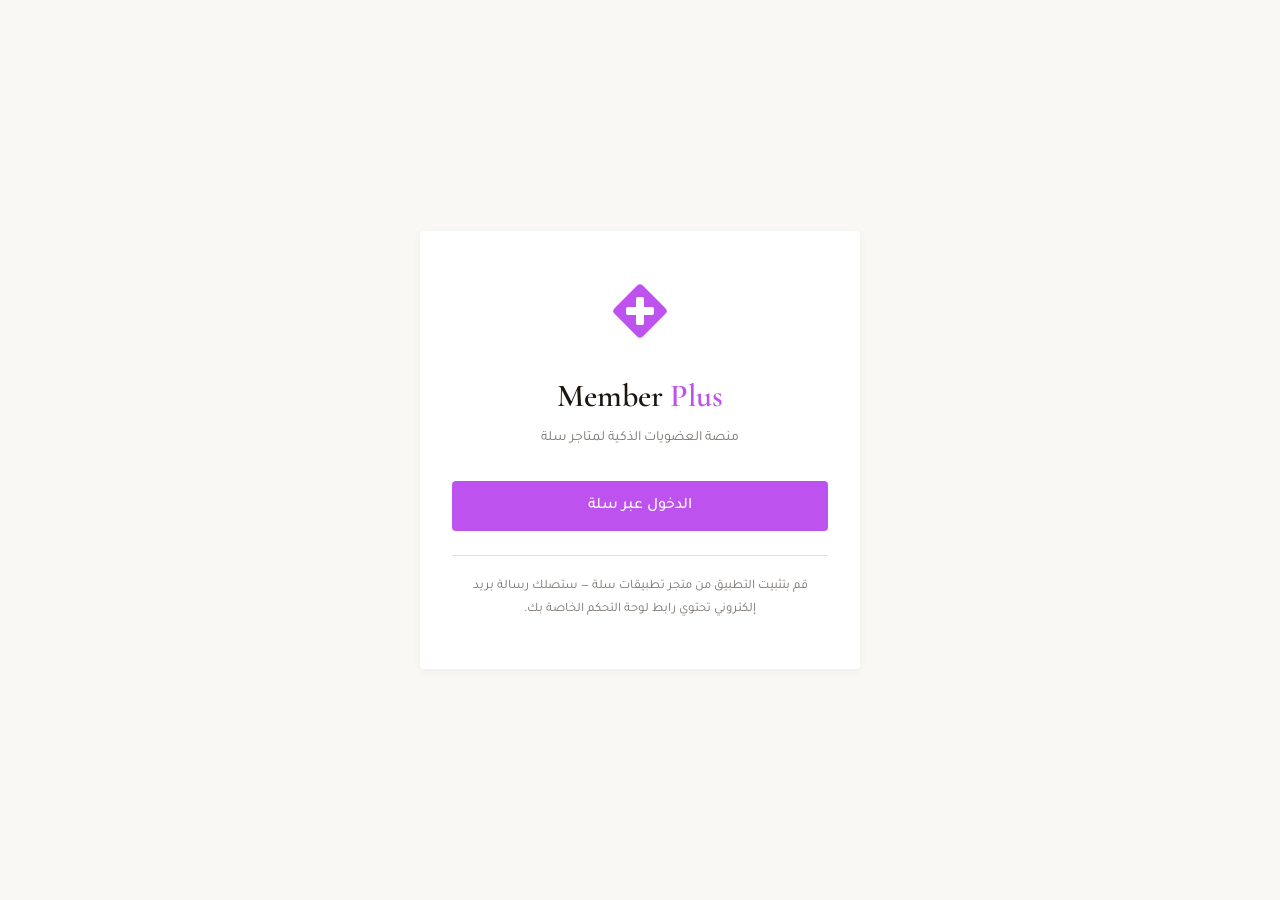
==== frontend/index.html @ 58ff81c7 "Member Plus V2 — PRD-aligned rebuild + 16-phase plan Complete rebuild from PRD V3.0 (68-page spec). " ====
<!DOCTYPE html>
<html lang="ar" dir="rtl">
<head>
    <meta charset="UTF-8">
    <meta name="viewport" content="width=device-width, initial-scale=1.0">
    <title>Member Plus</title>
    <link rel="stylesheet" href="styles.css">
    <style>
        body { background: var(--c-neutral-50); }
        .landing {
            min-height: 100vh;
            display: flex; align-items: center; justify-content: center;
            padding: var(--space-6);
        }
        .landing-card {
            background: var(--color-surface);
            border-radius: var(--radius-md);
            padding: var(--space-12) var(--space-8);
            max-width: 440px; width: 100%;
            text-align: center;
            box-shadow: var(--shadow-md);
        }
        .landing-logo { margin-bottom: var(--space-5); }
        .landing-logo img { height: 64px; }
        .landing-title {
            font-family: var(--font-display);
            font-size: var(--font-size-3xl);
            font-weight: 600;
            color: var(--color-text-primary);
            margin-bottom: var(--space-2);
        }
        .landing-title span { color: var(--c-purple); }
        .landing-sub {
            font-size: var(--font-size-md);
            color: var(--color-text-secondary);
            margin-bottom: var(--space-8);
            line-height: var(--line-height-base);
        }
        .landing-info {
            font-size: var(--font-size-sm);
            color: var(--color-text-secondary);
            margin-top: var(--space-6);
            padding-top: var(--space-5);
            border-top: 1px solid var(--color-border);
            line-height: 1.7;
        }
        /* Dev tools — localhost only */
        .dev-tools {
            display: none;
            margin-top: var(--space-5);
            padding-top: var(--space-4);
            border-top: 1px dashed var(--color-border);
        }
        .dev-label {
            font-size: var(--font-size-xs);
            color: var(--c-danger-500);
            text-transform: uppercase;
            letter-spacing: 0.1em;
            margin-bottom: var(--space-3);
        }
    </style>
</head>
<body>
    <main class="landing">
        <div class="landing-card">
            <div class="landing-logo">
                <img src="assets/logo.svg" alt="Member Plus">
            </div>
            <h1 class="landing-title">Member <span>Plus</span></h1>
            <p class="landing-sub" id="subtitle">
                منصة العضويات الذكية لمتاجر سلة
            </p>

            <div id="error" class="alert alert--danger" role="alert" hidden></div>

            <a class="btn btn--primary btn--block" id="salla-btn"
               href="http://localhost:8000/api/v1/auth/salla/redirect"
               style="font-size: var(--font-size-lg); padding: var(--space-4);">
                <span id="salla-label">الدخول عبر سلة</span>
            </a>

            <p class="landing-info" id="info-text">
                قم بتثبيت التطبيق من متجر تطبيقات سلة — ستصلك رسالة بريد إلكتروني تحتوي رابط لوحة التحكم الخاصة بك.
            </p>

            <!-- Dev-only demo: visible only on localhost -->
            <div class="dev-tools" id="dev-tools">
                <div class="dev-label">Development Only</div>
                <button class="btn btn--secondary btn--block" id="demo-btn" type="button">
                    Demo Sign-in
                </button>
            </div>
        </div>
    </main>

    <script src="app.js"></script>
    <script>
        // Show dev tools only on localhost
        if (location.hostname === 'localhost' || location.hostname === '127.0.0.1') {
            document.getElementById('dev-tools').style.display = 'block';
        }

        // If already authenticated, redirect to dashboard
        const existingToken = MP.getToken();
        if (existingToken) {
            window.location.href = `dashboard.html?token=${existingToken}`;
        }

        // Demo login (dev only)
        const demoBtn = document.getElementById('demo-btn');
        if (demoBtn) {
            demoBtn.addEventListener('click', async () => {
                MP.setLoading(demoBtn, true);
                try {
                    const data = await MP.api('/api/v1/auth/demo', { method: 'POST', body: '{}' });
                    if (data && data.token) {
                        localStorage.setItem('merchant_token', data.token);
                        window.location.href = `dashboard.html?token=${data.token}`;
                    }
                } catch (err) {
                    // Fallback: try the old OAuth callback
                    try {
                        const data = await MP.api('/api/oauth/callback?code=demo&state=ar&mode=json');
                        if (data && data.token) {
                            localStorage.setItem('merchant_token', data.token);
                            window.location.href = `dashboard.html?token=${data.token}`;
                        }
                    } catch (e2) {
                        const el = document.getElementById('error');
                        el.textContent = MP.errorMessage(err, 'ar');
                        el.hidden = false;
                    }
                } finally {
                    MP.setLoading(demoBtn, false);
                }
            });
        }
    </script>
</body>
</html>
---- frontend/styles.css ----
/*
 * Member Plus — PRD V3.0 §43 Design System
 *
 * Design direction (LOCKED): Luxury and exclusive.
 * References: NET-A-PORTER membership, AMEX communications, Gulf luxury e-commerce.
 * Primary color: #BE52EF. Gold accent: #C9A84C. Background: #FAF8F4 warm cream.
 * Fonts: Cormorant Garamond (display) + Tajawal (UI Arabic).
 * Border radius: 2px buttons, 4px cards (luxury precision).
 * Diamond benefit markers, not checkmarks.
 */

/* Google Fonts — PRD §42.5 */
@import url('https://fonts.googleapis.com/css2?family=Cormorant+Garamond:wght@400;500;600;700&family=Tajawal:wght@400;500;700&display=swap');

/* 1. TOKENS -------------------------------------------------------------- */
:root {
    /*
     * PRD §43.2 — Brand colors LOCKED.
     * Primary: #BE52EF. Green for success only. Gold/Silver for tier display.
     */

    /* Primary purple (PRD §43.2) */
    --c-purple:     #BE52EF;
    --c-purple-d:   #9B35D4;
    --c-purple-l:   #F3E0FD;
    --c-purple-ll:  #FAF0FF;

    /* Tier indicators (PRD §43.2) */
    --c-gold:       #C9A84C;
    --c-silver:     #B0A898;

    /* Neutrals */
    --c-neutral-0:   #ffffff;
    --c-neutral-50:  #FAF8F4;  /* PRD §42.5 warm cream background */
    --c-neutral-100: #F5F0EA;
    --c-neutral-200: #E5E0DA;
    --c-neutral-300: #D0CBC5;
    --c-neutral-500: #7A7570;
    --c-neutral-700: #3A3530;
    --c-neutral-900: #1A1510;
    --c-near-black:  #0E0E0E;  /* PRD §42.5 Gold card background */

    /* Success — green for success states ONLY (PRD §43.2) */
    --c-success-50:  #E8F5E9;
    --c-success-700: #0F6E56;

    /* Warning */
    --c-warning-50:  #FFF8E1;
    --c-warning-700: #C9A84C;

    /* Danger */
    --c-danger-50:   #FFEBEE;
    --c-danger-500:  #E53935;
    --c-danger-700:  #C62828;

    /* Info */
    --c-info-50:     #F3E0FD;
    --c-info-700:    #9B35D4;

    /* Legacy aliases (backward compat during migration) */
    --c-brand-50:  var(--c-purple-ll);
    --c-brand-100: var(--c-purple-l);
    --c-brand-500: var(--c-purple);
    --c-brand-600: var(--c-purple-d);
    --c-brand-700: #7B2DA8;
    --c-accent-500: var(--c-purple-d);

    /* Semantic color */
    --color-text-primary:   var(--c-neutral-900);
    --color-text-secondary: var(--c-neutral-500);
    --color-text-inverse:   var(--c-neutral-0);
    --color-surface:        var(--c-neutral-0);
    --color-surface-muted:  var(--c-neutral-50);
    --color-surface-app:    var(--c-neutral-50);  /* warm cream per PRD */
    --color-border:         var(--c-neutral-200);
    --color-border-strong:  var(--c-neutral-300);
    --color-brand:          var(--c-purple);
    --color-brand-hover:    var(--c-purple-d);
    --color-focus-ring:     rgba(190, 82, 239, 0.35);

    /* Spacing scale (4px base) */
    --space-1:  4px;
    --space-2:  8px;
    --space-3:  12px;
    --space-4:  16px;
    --space-5:  20px;
    --space-6:  24px;
    --space-8:  32px;
    --space-10: 40px;
    --space-12: 48px;

    /* Radius — PRD §42.5: 2px buttons, 4px cards (luxury precision) */
    --radius-sm: 2px;
    --radius-md: 4px;
    --radius-lg: 4px;
    --radius-pill: 999px;

    /* Typography — PRD §42.5, §43.2 */
    --font-display: 'Cormorant Garamond', Georgia, serif;  /* luxury display */
    --font-family: 'Tajawal', 'Segoe UI', sans-serif;      /* Arabic-optimized UI */
    --font-size-xs:  12px;
    --font-size-sm:  13px;
    --font-size-md:  14px;
    --font-size-lg:  16px;
    --font-size-xl:  20px;
    --font-size-2xl: 24px;
    --font-size-3xl: 32px;

    --font-weight-regular: 400;
    --font-weight-medium:  500;
    --font-weight-bold:    700;

    --line-height-tight: 1.25;
    --line-height-base:  1.5;

    /* Shadow */
    --shadow-sm: 0 1px 2px rgba(0,0,0,0.05);
    --shadow-md: 0 2px 10px rgba(0,0,0,0.05);
    --shadow-lg: 0 10px 40px rgba(0,0,0,0.2);

    /* Motion */
    --motion-fast:    120ms ease-out;
    --motion-default: 200ms ease-out;
}

@media (prefers-reduced-motion: reduce) {
    *, *::before, *::after { transition-duration: 1ms !important; animation-duration: 1ms !important; }
}

/* 2. BASE ---------------------------------------------------------------- */
*, *::before, *::after { box-sizing: border-box; margin: 0; padding: 0; }

html { font-size: 16px; }
body {
    font-family: var(--font-family);
    font-size: var(--font-size-md);
    line-height: var(--line-height-base);
    color: var(--color-text-primary);
    background: var(--color-surface-app);
    min-height: 100vh;
}

a { color: var(--color-brand); text-decoration: none; }
a:hover { text-decoration: underline; }

:focus-visible {
    outline: 3px solid var(--color-focus-ring);
    outline-offset: 2px;
    border-radius: var(--radius-sm);
}

/* Screen-reader-only label helper */
.sr-only {
    position: absolute; width: 1px; height: 1px;
    padding: 0; margin: -1px; overflow: hidden;
    clip: rect(0,0,0,0); white-space: nowrap; border: 0;
}

/* 3. LAYOUT -------------------------------------------------------------- */
/* PRD §42.5: header uses brand purple, not a gradient */
.app-header {
    background: var(--c-purple);
    color: var(--color-text-inverse);
    padding: var(--space-4) var(--space-6);
    display: flex; justify-content: space-between; align-items: center; gap: var(--space-4);
    box-shadow: var(--shadow-md);
}
.app-header h1 { font-size: var(--font-size-xl); font-weight: var(--font-weight-bold); }
.app-header nav { display: flex; gap: var(--space-2); align-items: center; }
.app-header a, .app-header .btn {
    color: var(--color-text-inverse);
    background: rgba(255,255,255,0.18);
}
.app-header a:hover, .app-header .btn:hover {
    background: rgba(255,255,255,0.28); text-decoration: none;
}

.container { max-width: 1100px; margin: 0 auto; padding: var(--space-6); }

.app-footer {
    text-align: center; padding: var(--space-5);
    color: var(--color-text-secondary); font-size: var(--font-size-xs);
    border-top: 1px solid var(--color-border);
    margin-top: var(--space-10);
}

/* Auth layout (login, wizard) — PRD warm cream bg, not gradient */
.auth-shell {
    min-height: 100vh;
    padding: var(--space-6);
    background: var(--c-neutral-50);
    display: flex; align-items: center; justify-content: center;
}
.auth-card {
    background: var(--color-surface);
    border-radius: var(--radius-lg);
    padding: var(--space-10);
    max-width: 560px; width: 100%;
    box-shadow: var(--shadow-lg);
}

/* 4. COMPONENTS ---------------------------------------------------------- */

/* Buttons — states: default, hover, active, focus, disabled, loading */
.btn {
    display: inline-flex; align-items: center; justify-content: center; gap: var(--space-2);
    padding: var(--space-3) var(--space-5);
    border: 1px solid transparent;
    border-radius: var(--radius-md);
    font: inherit;
    font-size: var(--font-size-md);
    font-weight: var(--font-weight-medium);
    cursor: pointer;
    transition: background var(--motion-fast), color var(--motion-fast), border-color var(--motion-fast), transform var(--motion-fast);
    text-decoration: none;
    min-height: 44px;  /* a11y: touch target */
    line-height: 1;
}
.btn:hover { transform: translateY(-1px); }
.btn:active { transform: translateY(0); }
.btn:disabled, .btn[aria-disabled="true"] {
    cursor: not-allowed; opacity: 0.55; transform: none;
}

.btn--primary {
    background: var(--color-brand);
    color: var(--color-text-inverse);
}
.btn--primary:hover:not(:disabled) { background: var(--color-brand-hover); }

.btn--secondary {
    background: transparent;
    color: var(--color-brand);
    border-color: var(--color-brand);
}
.btn--secondary:hover:not(:disabled) { background: var(--c-brand-50); }

.btn--ghost {
    background: transparent;
    color: var(--color-text-primary);
}
.btn--ghost:hover:not(:disabled) { background: var(--color-surface-muted); }

.btn--danger {
    background: transparent;
    color: var(--c-danger-700);
    border-color: var(--c-danger-500);
}
.btn--danger:hover:not(:disabled) { background: var(--c-danger-50); }

.btn--block { width: 100%; }

.btn[data-loading="true"] {
    pointer-events: none;
    color: transparent !important;
    position: relative;
}
.btn[data-loading="true"]::after {
    content: '';
    position: absolute; inset: 50% auto auto 50%;
    width: 18px; height: 18px;
    margin: -9px 0 0 -9px;
    border-radius: 50%;
    border: 2px solid currentColor;
    border-top-color: transparent;
    color: var(--color-text-inverse);
    animation: spin 0.7s linear infinite;
}

/* Cards */
.card {
    background: var(--color-surface);
    border-radius: var(--radius-lg);
    padding: var(--space-5);
    margin-bottom: var(--space-5);
    box-shadow: var(--shadow-md);
    border: 1px solid var(--color-border);
}
.card__header {
    display: flex; justify-content: space-between; align-items: center;
    margin-bottom: var(--space-4);
}
.card__title {
    font-size: var(--font-size-lg);
    font-weight: var(--font-weight-bold);
    color: var(--color-brand);
}
.card__grid {
    display: grid;
    grid-template-columns: repeat(auto-fit, minmax(200px, 1fr));
    gap: var(--space-4);
}

/* Info box (stat-like) */
.info-box {
    background: var(--color-surface-muted);
    padding: var(--space-4);
    border-radius: var(--radius-md);
    border-inline-start: 4px solid var(--color-brand);
}
.info-box__label {
    display: block;
    font-size: var(--font-size-xs);
    color: var(--color-text-secondary);
    text-transform: uppercase;
    letter-spacing: 0.04em;
    margin-bottom: var(--space-1);
}
.info-box__value {
    font-size: var(--font-size-lg);
    font-weight: var(--font-weight-bold);
    color: var(--color-text-primary);
    word-break: break-word;
}

/* Inputs — states: default, focus, error, disabled */
.field { display: flex; flex-direction: column; gap: var(--space-1); margin-bottom: var(--space-3); }
.field > label {
    font-size: var(--font-size-sm);
    font-weight: var(--font-weight-medium);
    color: var(--color-text-primary);
}
.field__help { font-size: var(--font-size-xs); color: var(--color-text-secondary); }
.field__error {
    font-size: var(--font-size-xs);
    color: var(--c-danger-700);
    display: none;
}
.field[data-invalid="true"] .field__error { display: block; }
.field[data-invalid="true"] .input, .field[data-invalid="true"] .textarea {
    border-color: var(--c-danger-500);
}

.input, .textarea, .select {
    width: 100%;
    padding: var(--space-3) var(--space-4);
    border: 1px solid var(--color-border-strong);
    border-radius: var(--radius-md);
    font: inherit;
    font-size: var(--font-size-md);
    background: var(--color-surface);
    color: var(--color-text-primary);
    transition: border-color var(--motion-fast), box-shadow var(--motion-fast);
}
.input:hover:not(:disabled), .textarea:hover:not(:disabled) { border-color: var(--color-border-strong); }
.input:focus, .textarea:focus, .select:focus {
    outline: none;
    border-color: var(--color-brand);
    box-shadow: 0 0 0 3px var(--color-focus-ring);
}
.input:disabled, .textarea:disabled { background: var(--color-surface-muted); color: var(--color-text-secondary); cursor: not-allowed; }

.row { display: grid; grid-template-columns: 1fr 1fr; gap: var(--space-3); }
@media (max-width: 560px) { .row { grid-template-columns: 1fr; } }

/* Alerts — intent variants */
.alert {
    padding: var(--space-3) var(--space-4);
    border-radius: var(--radius-md);
    font-size: var(--font-size-sm);
    margin-bottom: var(--space-4);
    border-inline-start: 4px solid transparent;
}
.alert--info    { background: var(--c-info-50);    color: var(--c-info-700);    border-inline-start-color: var(--c-info-700); }
.alert--success { background: var(--c-success-50); color: var(--c-success-700); border-inline-start-color: var(--c-success-700); }
.alert--warning { background: var(--c-warning-50); color: var(--c-warning-700); border-inline-start-color: var(--c-warning-700); }
.alert--danger  { background: var(--c-danger-50);  color: var(--c-danger-700);  border-inline-start-color: var(--c-danger-700); }

/* Pills / badges */
.pill {
    display: inline-flex; align-items: center;
    padding: var(--space-1) var(--space-3);
    border-radius: var(--radius-pill);
    font-size: var(--font-size-xs);
    font-weight: var(--font-weight-bold);
    letter-spacing: 0.02em;
}
.pill--neutral { background: var(--color-surface-muted); color: var(--color-text-secondary); }
.pill--success { background: var(--c-success-50); color: var(--c-success-700); }
.pill--warning { background: var(--c-warning-50); color: var(--c-warning-700); }
.pill--info    { background: var(--c-info-50); color: var(--c-info-700); }
.pill--danger  { background: var(--c-danger-50); color: var(--c-danger-700); }

/* Spinner (indeterminate) */
.spinner {
    width: 40px; height: 40px;
    border-radius: 50%;
    border: 4px solid var(--color-border);
    border-top-color: var(--color-brand);
    animation: spin 0.8s linear infinite;
    margin: 0 auto;
}
.spinner--sm { width: 18px; height: 18px; border-width: 2px; }

@keyframes spin { to { transform: rotate(360deg); } }

/* Skeleton loader — content shape placeholder */
.skeleton {
    background: linear-gradient(90deg,
        var(--color-surface-muted) 0%,
        var(--color-border) 40%,
        var(--color-surface-muted) 80%);
    background-size: 200% 100%;
    animation: skel 1.4s ease-in-out infinite;
    border-radius: var(--radius-sm);
}
.skeleton--line { height: 14px; margin-bottom: var(--space-2); }
.skeleton--line:last-child { width: 60%; }
.skeleton--block { height: 80px; margin-bottom: var(--space-3); }
.skeleton--stat { height: 60px; border-radius: var(--radius-md); margin-bottom: var(--space-3); }

@keyframes skel {
    0%   { background-position: 200% 0; }
    100% { background-position: -200% 0; }
}

/* Empty state */
.empty {
    text-align: center;
    padding: var(--space-10) var(--space-5);
    border: 2px dashed var(--color-border);
    border-radius: var(--radius-lg);
    background: var(--color-surface-muted);
}
.empty__icon { font-size: 40px; margin-bottom: var(--space-3); opacity: 0.6; }
.empty__title {
    font-size: var(--font-size-lg);
    font-weight: var(--font-weight-bold);
    color: var(--color-text-primary);
    margin-bottom: var(--space-2);
}
.empty__body {
    font-size: var(--font-size-sm);
    color: var(--color-text-secondary);
    margin-bottom: var(--space-4);
    max-width: 400px;
    margin-inline: auto;
}

/* Loading overlay — wraps a card/section while data loads */
.loading-block {
    text-align: center; padding: var(--space-10) var(--space-5);
}
.loading-block p {
    margin-top: var(--space-3);
    color: var(--color-text-secondary);
    font-size: var(--font-size-sm);
}

/* Toast — transient feedback, top-end corner */
.toast-region {
    position: fixed; top: var(--space-5); inset-inline-end: var(--space-5);
    display: flex; flex-direction: column; gap: var(--space-2);
    z-index: 1000; pointer-events: none;
}
.toast {
    pointer-events: auto;
    background: var(--color-surface);
    border: 1px solid var(--color-border);
    border-inline-start: 4px solid var(--color-brand);
    border-radius: var(--radius-md);
    padding: var(--space-3) var(--space-4);
    box-shadow: var(--shadow-md);
    font-size: var(--font-size-sm);
    max-width: 340px;
    animation: toast-in var(--motion-default);
}
.toast--success { border-inline-start-color: var(--c-success-700); }
.toast--danger  { border-inline-start-color: var(--c-danger-700); }
.toast--warning { border-inline-start-color: var(--c-warning-700); }

@keyframes toast-in {
    from { transform: translateY(-10px); opacity: 0; }
    to   { transform: translateY(0); opacity: 1; }
}

/* Progress bar */
.progress {
    height: 8px; background: var(--color-border); border-radius: var(--radius-pill);
    overflow: hidden;
}
.progress__fill {
    height: 100%; background: var(--color-brand);
    transition: width var(--motion-default);
}
.progress__label {
    font-size: var(--font-size-xs); color: var(--color-text-secondary);
    margin-top: var(--space-2);
}

/* Step indicator (wizard) */
.steps { display: flex; gap: var(--space-2); margin-bottom: var(--space-6); }
.steps__bar { flex: 1; height: 6px; background: var(--color-border); border-radius: var(--radius-pill); }
.steps__bar[data-done="true"] { background: var(--color-brand); }

/* Table */
.table { width: 100%; border-collapse: collapse; }
.table th, .table td {
    text-align: start; padding: var(--space-3) var(--space-3);
    border-bottom: 1px solid var(--color-border);
    font-size: var(--font-size-sm);
}
.table th {
    color: var(--color-text-secondary); font-weight: var(--font-weight-medium);
    font-size: var(--font-size-xs); text-transform: uppercase; letter-spacing: 0.04em;
}
.table tbody tr:hover { background: var(--color-surface-muted); }

/* CTA row */
.cta-row { display: flex; gap: var(--space-3); flex-wrap: wrap; margin-top: var(--space-3); }

/* Hero block (trial countdown) */
.hero {
    background: linear-gradient(135deg, #f093fb 0%, #f5576c 100%);
    color: var(--color-text-inverse);
    padding: var(--space-8) var(--space-6);
    border-radius: var(--radius-lg);
    text-align: center;
    margin-bottom: var(--space-5);
    box-shadow: var(--shadow-md);
}
.hero__title { font-size: var(--font-size-xl); font-weight: var(--font-weight-bold); margin-bottom: var(--space-2); }
.hero__value { font-size: var(--font-size-3xl); font-weight: var(--font-weight-bold); line-height: 1; }
.hero__label { font-size: var(--font-size-md); opacity: 0.9; }

/* Logo */
.logo { display: inline-flex; align-items: center; gap: var(--space-2); text-decoration: none; color: inherit; }
.logo img { height: 36px; width: auto; }
.logo__fallback {
    display: inline-flex; align-items: center; justify-content: center;
    width: 36px; height: 36px; border-radius: 50%;
    background: linear-gradient(135deg, #c084fc 0%, #9333ea 100%);
    color: white; font-weight: var(--font-weight-bold); font-size: 18px;
}
.logo__text { font-weight: var(--font-weight-bold); font-size: var(--font-size-lg); }

/* Sidebar app shell */
.app-shell { display: flex; min-height: 100vh; }

.sidebar {
    width: 240px; flex-shrink: 0;
    background: var(--c-neutral-900); color: var(--color-text-inverse);
    display: flex; flex-direction: column;
    position: fixed; top: 0; bottom: 0; inset-inline-start: 0;
    z-index: 50;
    transition: transform var(--motion-default);
}
.sidebar__brand {
    padding: var(--space-5) var(--space-4);
    border-bottom: 1px solid rgba(255,255,255,0.1);
    display: flex; align-items: center; gap: var(--space-3);
}
.sidebar__brand .logo__text { color: var(--color-text-inverse); font-size: var(--font-size-md); }
.sidebar__nav { flex: 1; padding: var(--space-3) 0; }
.sidebar__link {
    display: flex; align-items: center; gap: var(--space-3);
    padding: var(--space-3) var(--space-5);
    color: rgba(255,255,255,0.7); font-size: var(--font-size-sm);
    text-decoration: none; transition: background var(--motion-fast), color var(--motion-fast);
    border: none; background: transparent; width: 100%; cursor: pointer;
    font: inherit; text-align: start;
}
/* PRD §43.5: active nav item */
.sidebar__link:hover, .sidebar__link[aria-current="page"] {
    color: #fff; background: rgba(190, 82, 239, 0.15); text-decoration: none;
}
.sidebar__link[aria-current="page"] {
    border-inline-start: 3px solid #BE52EF;
    padding-inline-start: calc(var(--space-5) - 3px);
}
.sidebar__link .icon { width: 20px; text-align: center; font-size: 16px; }
.sidebar__footer {
    padding: var(--space-4);
    border-top: 1px solid rgba(255,255,255,0.1);
    font-size: var(--font-size-xs); color: rgba(255,255,255,0.5);
}

.app-main {
    flex: 1;
    margin-inline-start: 240px;
    min-height: 100vh;
    display: flex; flex-direction: column;
}
.app-topbar {
    background: var(--color-surface);
    border-bottom: 1px solid var(--color-border);
    padding: var(--space-3) var(--space-6);
    display: flex; justify-content: space-between; align-items: center;
    position: sticky; top: 0; z-index: 40;
}
.app-topbar__title { font-size: var(--font-size-lg); font-weight: var(--font-weight-bold); }
.app-topbar__actions { display: flex; gap: var(--space-2); align-items: center; }

.sidebar__toggle {
    display: none;
    background: transparent; border: none; color: var(--color-text-primary);
    font-size: 24px; cursor: pointer; padding: var(--space-2);
}

/* Mobile sidebar */
@media (max-width: 860px) {
    .sidebar { transform: translateX(-100%); }
    [dir="rtl"] .sidebar { transform: translateX(100%); }
    .sidebar.is-open { transform: translateX(0); }
    .app-main { margin-inline-start: 0; }
    .sidebar__toggle { display: block; }
    .sidebar__overlay {
        display: none; position: fixed; inset: 0; z-index: 49;
        background: rgba(0,0,0,0.4);
    }
    .sidebar.is-open ~ .sidebar__overlay { display: block; }
}

/* Responsive */
@media (max-width: 720px) {
    .app-header { flex-direction: column; align-items: flex-start; }
    .container { padding: var(--space-4); }
    .card { padding: var(--space-4); }
}
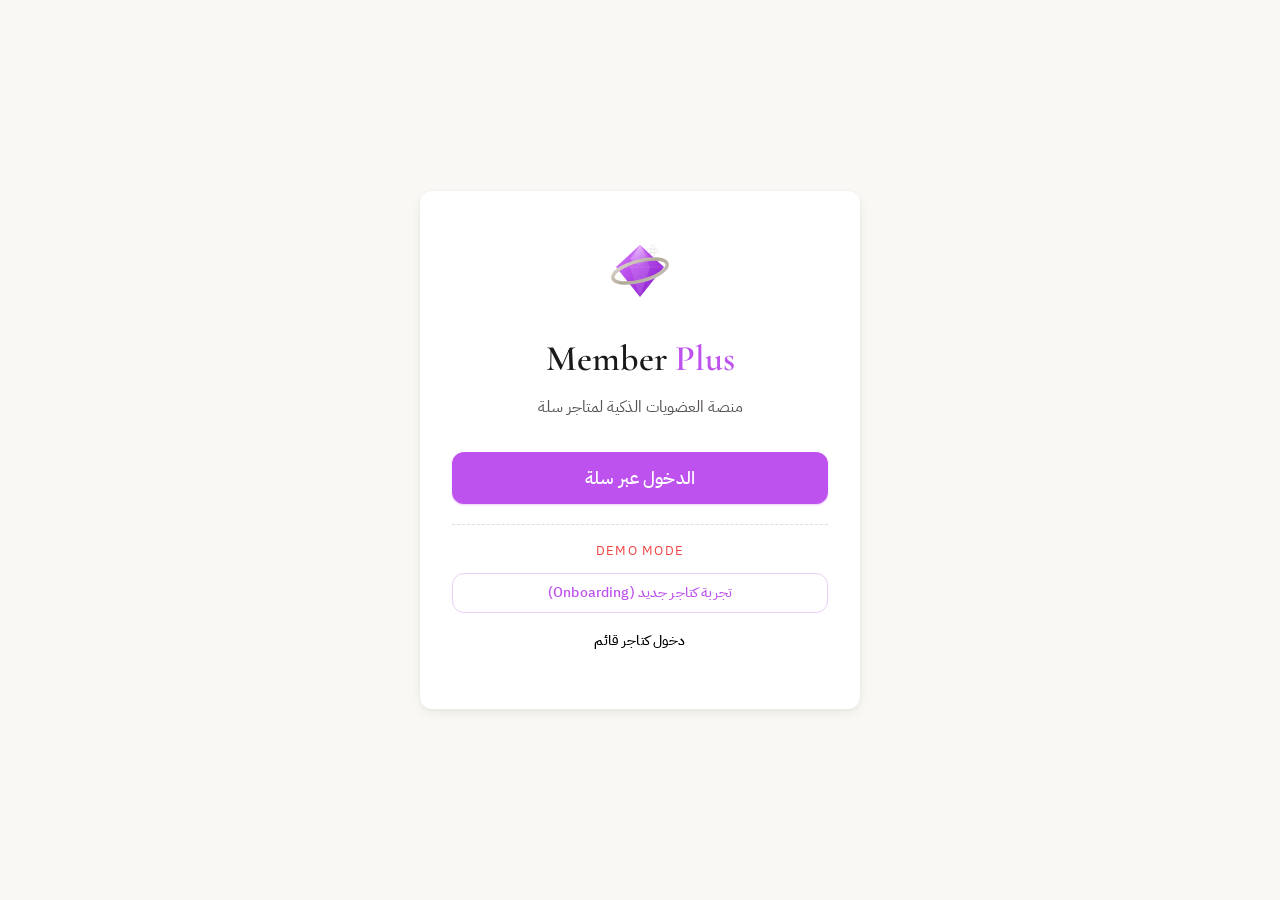
==== commit b08e16af: "Public demo: onboarding wizard cleanup, fresh-state demo login, mock data seed - Frontend points API" ====
--- a/frontend/index.html
+++ b/frontend/index.html
@@ -74,20 +74,21 @@
             <div id="error" class="alert alert--danger" role="alert" hidden></div>
 
             <a class="btn btn--primary btn--block" id="salla-btn"
-               href="http://localhost:8000/api/v1/auth/salla/redirect"
+               href="/api/v1/auth/salla/redirect"
                style="font-size: var(--font-size-lg); padding: var(--space-4);">
                 <span id="salla-label">الدخول عبر سلة</span>
             </a>
 
-            <p class="landing-info" id="info-text">
-                قم بتثبيت التطبيق من متجر تطبيقات سلة — ستصلك رسالة بريد إلكتروني تحتوي رابط لوحة التحكم الخاصة بك.
-            </p>
+            <!-- Info text removed per user request -->
 
-            <!-- Dev-only demo: visible only on localhost -->
             <div class="dev-tools" id="dev-tools">
-                <div class="dev-label">Development Only</div>
+                <div class="dev-label">Demo Mode</div>
                 <button class="btn btn--secondary btn--block" id="demo-btn" type="button">
-                    Demo Sign-in
+                    تجربة كتاجر جديد (Onboarding)
+                </button>
+                <button class="btn btn--block" id="demo-existing-btn" type="button"
+                    style="margin-top: var(--space-2); background: transparent; border: 1px solid var(--border);">
+                    دخول كتاجر قائم
                 </button>
             </div>
         </div>
@@ -95,46 +96,37 @@
 
     <script src="app.js"></script>
     <script>
-        // Show dev tools only on localhost
-        if (location.hostname === 'localhost' || location.hostname === '127.0.0.1') {
-            document.getElementById('dev-tools').style.display = 'block';
-        }
+        document.getElementById('dev-tools').style.display = 'block';
 
-        // If already authenticated, redirect to dashboard
         const existingToken = MP.getToken();
         if (existingToken) {
             window.location.href = `dashboard.html?token=${existingToken}`;
         }
 
-        // Demo login (dev only)
-        const demoBtn = document.getElementById('demo-btn');
-        if (demoBtn) {
-            demoBtn.addEventListener('click', async () => {
-                MP.setLoading(demoBtn, true);
-                try {
-                    const data = await MP.api('/api/v1/auth/demo', { method: 'POST', body: '{}' });
-                    if (data && data.token) {
-                        localStorage.setItem('merchant_token', data.token);
-                        window.location.href = `dashboard.html?token=${data.token}`;
-                    }
-                } catch (err) {
-                    // Fallback: try the old OAuth callback
-                    try {
-                        const data = await MP.api('/api/oauth/callback?code=demo&state=ar&mode=json');
-                        if (data && data.token) {
-                            localStorage.setItem('merchant_token', data.token);
-                            window.location.href = `dashboard.html?token=${data.token}`;
-                        }
-                    } catch (e2) {
-                        const el = document.getElementById('error');
-                        el.textContent = MP.errorMessage(err, 'ar');
-                        el.hidden = false;
-                    }
-                } finally {
-                    MP.setLoading(demoBtn, false);
+        async function runDemo(fresh) {
+            const btn = fresh ? document.getElementById('demo-btn') : document.getElementById('demo-existing-btn');
+            MP.setLoading(btn, true);
+            try {
+                const data = await MP.api('/api/v1/auth/demo', {
+                    method: 'POST',
+                    body: JSON.stringify({ fresh }),
+                });
+                if (data && data.token) {
+                    localStorage.setItem('merchant_token', data.token);
+                    const goto = fresh ? 'wizard.html' : 'dashboard.html';
+                    window.location.href = `${goto}?token=${data.token}`;
                 }
-            });
+            } catch (err) {
+                const el = document.getElementById('error');
+                el.textContent = MP.errorMessage(err, 'ar');
+                el.hidden = false;
+            } finally {
+                MP.setLoading(btn, false);
+            }
         }
+
+        document.getElementById('demo-btn').addEventListener('click', () => runDemo(true));
+        document.getElementById('demo-existing-btn').addEventListener('click', () => runDemo(false));
     </script>
 </body>
 </html>
--- a/frontend/styles.css
+++ b/frontend/styles.css
@@ -1,252 +1,383 @@
 /*
- * Member Plus — PRD V3.0 §43 Design System
+ * Member Plus — Design System V2
  *
- * Design direction (LOCKED): Luxury and exclusive.
- * References: NET-A-PORTER membership, AMEX communications, Gulf luxury e-commerce.
- * Primary color: #BE52EF. Gold accent: #C9A84C. Background: #FAF8F4 warm cream.
- * Fonts: Cormorant Garamond (display) + Tajawal (UI Arabic).
- * Border radius: 2px buttons, 4px cards (luxury precision).
- * Diamond benefit markers, not checkmarks.
+ * Aesthetic: Refined luxury — think Stripe's precision meets
+ * NET-A-PORTER's editorial elegance. Every pixel is intentional.
+ *
+ * Brand: #BE52EF purple, #C9A84C gold, #FAF8F4 warm cream
+ * Fonts: Cormorant Garamond (display) + IBM Plex Sans Arabic (UI)
  */
 
-/* Google Fonts — PRD §42.5 */
-@import url('https://fonts.googleapis.com/css2?family=Cormorant+Garamond:wght@400;500;600;700&family=Tajawal:wght@400;500;700&display=swap');
-
-/* 1. TOKENS -------------------------------------------------------------- */
+@import url('https://fonts.googleapis.com/css2?family=Cormorant+Garamond:wght@400;500;600;700&family=IBM+Plex+Sans+Arabic:wght@300;400;500;600;700&display=swap');
+
+/* ═══════════════════════════════════════════════════════════════════
+   1. DESIGN TOKENS
+   ═══════════════════════════════════════════════════════════════════ */
 :root {
-    /*
-     * PRD §43.2 — Brand colors LOCKED.
-     * Primary: #BE52EF. Green for success only. Gold/Silver for tier display.
-     */
-
-    /* Primary purple (PRD §43.2) */
+    /* Purple brand spectrum */
     --c-purple:     #BE52EF;
     --c-purple-d:   #9B35D4;
-    --c-purple-l:   #F3E0FD;
-    --c-purple-ll:  #FAF0FF;
-
-    /* Tier indicators (PRD §43.2) */
+    --c-purple-dd:  #7B2DA8;
+    --c-purple-l:   #E8D0F8;
+    --c-purple-ll:  #F7F0FC;
+
+    /* Tier palette */
     --c-gold:       #C9A84C;
+    --c-gold-l:     rgba(201, 168, 76, 0.10);
     --c-silver:     #B0A898;
-
-    /* Neutrals */
-    --c-neutral-0:   #ffffff;
-    --c-neutral-50:  #FAF8F4;  /* PRD §42.5 warm cream background */
-    --c-neutral-100: #F5F0EA;
-    --c-neutral-200: #E5E0DA;
-    --c-neutral-300: #D0CBC5;
+    --c-silver-text:#6B6560;
+    --c-silver-l:   rgba(176, 168, 152, 0.12);
+
+    /* Neutrals — warm tones */
+    --c-neutral-0:   #FFFFFF;
+    --c-neutral-50:  #FAF8F4;
+    --c-neutral-100: #F3F0EB;
+    --c-neutral-150: #EBE7E1;
+    --c-neutral-200: #E0DCD6;
+    --c-neutral-300: #CCC8C2;
+    --c-neutral-400: #A8A4A0;
     --c-neutral-500: #7A7570;
+    --c-neutral-600: #5A5550;
     --c-neutral-700: #3A3530;
-    --c-neutral-900: #1A1510;
-    --c-near-black:  #0E0E0E;  /* PRD §42.5 Gold card background */
-
-    /* Success — green for success states ONLY (PRD §43.2) */
-    --c-success-50:  #E8F5E9;
-    --c-success-700: #0F6E56;
-
-    /* Warning */
-    --c-warning-50:  #FFF8E1;
-    --c-warning-700: #C9A84C;
-
-    /* Danger */
-    --c-danger-50:   #FFEBEE;
-    --c-danger-500:  #E53935;
-    --c-danger-700:  #C62828;
-
-    /* Info */
-    --c-info-50:     #F3E0FD;
-    --c-info-700:    #9B35D4;
-
-    /* Legacy aliases (backward compat during migration) */
+    --c-neutral-800: #1F1A15;
+    --c-neutral-900: #0E0E0E;
+
+    /* Semantic status */
+    --c-success-50:  #ECFDF5;
+    --c-success-100: #D1FAE5;
+    --c-success-700: #047857;
+    --c-danger-50:   #FEF2F2;
+    --c-danger-100:  #FEE2E2;
+    --c-danger-500:  #EF4444;
+    --c-danger-700:  #B91C1C;
+    --c-warning-50:  #FFFBEB;
+    --c-warning-100: #FEF3C7;
+    --c-warning-700: #B45309;
+    --c-info-50:     var(--c-purple-ll);
+    --c-info-700:    var(--c-purple-d);
+
+    /* Semantic surface */
+    --color-bg:             var(--c-neutral-50);
+    --color-surface:        var(--c-neutral-0);
+    --color-surface-muted:  var(--c-neutral-100);
+    --color-surface-app:    var(--c-neutral-50);
+    --color-text-primary:   #1A1A1A;
+    --color-text-secondary: #555250;
+    --color-text-tertiary:  #7A7572;
+    --color-text-inverse:   var(--c-neutral-0);
+    --color-border:         var(--c-neutral-200);
+    --color-border-strong:  var(--c-neutral-300);
+    --color-brand:          var(--c-purple);
+    --color-brand-hover:    var(--c-purple-d);
+    --color-focus-ring:     rgba(190, 82, 239, 0.25);
+
+    /* Legacy aliases */
     --c-brand-50:  var(--c-purple-ll);
     --c-brand-100: var(--c-purple-l);
     --c-brand-500: var(--c-purple);
     --c-brand-600: var(--c-purple-d);
-    --c-brand-700: #7B2DA8;
+    --c-brand-700: var(--c-purple-dd);
     --c-accent-500: var(--c-purple-d);
-
-    /* Semantic color */
-    --color-text-primary:   var(--c-neutral-900);
-    --color-text-secondary: var(--c-neutral-500);
-    --color-text-inverse:   var(--c-neutral-0);
-    --color-surface:        var(--c-neutral-0);
-    --color-surface-muted:  var(--c-neutral-50);
-    --color-surface-app:    var(--c-neutral-50);  /* warm cream per PRD */
-    --color-border:         var(--c-neutral-200);
-    --color-border-strong:  var(--c-neutral-300);
-    --color-brand:          var(--c-purple);
-    --color-brand-hover:    var(--c-purple-d);
-    --color-focus-ring:     rgba(190, 82, 239, 0.35);
-
-    /* Spacing scale (4px base) */
+    --c-near-black: var(--c-neutral-900);
+
+    /* Spacing — 4px base, refined scale */
+    --space-0:  0;
     --space-1:  4px;
     --space-2:  8px;
     --space-3:  12px;
     --space-4:  16px;
     --space-5:  20px;
     --space-6:  24px;
+    --space-7:  28px;
     --space-8:  32px;
     --space-10: 40px;
     --space-12: 48px;
-
-    /* Radius — PRD §42.5: 2px buttons, 4px cards (luxury precision) */
-    --radius-sm: 2px;
-    --radius-md: 4px;
-    --radius-lg: 4px;
+    --space-16: 64px;
+
+    /* Radius — soft & modern */
+    --radius-sm:   6px;
+    --radius-md:   12px;
+    --radius-lg:   16px;
+    --radius-xl:   24px;
     --radius-pill: 999px;
 
-    /* Typography — PRD §42.5, §43.2 */
-    --font-display: 'Cormorant Garamond', Georgia, serif;  /* luxury display */
-    --font-family: 'Tajawal', 'Segoe UI', sans-serif;      /* Arabic-optimized UI */
-    --font-size-xs:  12px;
-    --font-size-sm:  13px;
-    --font-size-md:  14px;
-    --font-size-lg:  16px;
-    --font-size-xl:  20px;
-    --font-size-2xl: 24px;
-    --font-size-3xl: 32px;
-
+    /* Typography */
+    --font-display: 'Cormorant Garamond', Georgia, serif;
+    --font-family:  'IBM Plex Sans Arabic', 'Segoe UI', system-ui, sans-serif;
+
+    --text-xs:  0.8125rem; /* 13px */
+    --text-sm:  0.875rem;  /* 14px */
+    --text-md:  1rem;      /* 16px */
+    --text-lg:  1.125rem;  /* 18px */
+    --text-xl:  1.375rem;  /* 22px */
+    --text-2xl: 1.75rem;   /* 28px */
+    --text-3xl: 2.25rem;   /* 36px */
+    --text-4xl: 3rem;      /* 48px */
+
+    /* Backward compat aliases */
+    --font-size-xs:  var(--text-xs);
+    --font-size-sm:  var(--text-sm);
+    --font-size-md:  var(--text-md);
+    --font-size-lg:  var(--text-lg);
+    --font-size-xl:  var(--text-xl);
+    --font-size-2xl: var(--text-2xl);
+    --font-size-3xl: var(--text-3xl);
+
+    --font-weight-light:   300;
     --font-weight-regular: 400;
     --font-weight-medium:  500;
+    --font-weight-semibold:600;
     --font-weight-bold:    700;
 
-    --line-height-tight: 1.25;
-    --line-height-base:  1.5;
-
-    /* Shadow */
-    --shadow-sm: 0 1px 2px rgba(0,0,0,0.05);
-    --shadow-md: 0 2px 10px rgba(0,0,0,0.05);
-    --shadow-lg: 0 10px 40px rgba(0,0,0,0.2);
-
-    /* Motion */
-    --motion-fast:    120ms ease-out;
-    --motion-default: 200ms ease-out;
+    --leading-tight:  1.2;
+    --leading-snug:   1.35;
+    --leading-normal: 1.55;
+    --leading-relaxed:1.7;
+    --line-height-tight: var(--leading-tight);
+    --line-height-base:  var(--leading-normal);
+
+    /* Shadows — progressive depth */
+    --shadow-xs:    0 1px 2px rgba(14,14,14,0.04);
+    --shadow-sm:    0 1px 3px rgba(14,14,14,0.06), 0 1px 2px rgba(14,14,14,0.04);
+    --shadow-md:    0 4px 12px rgba(14,14,14,0.06), 0 1px 4px rgba(14,14,14,0.04);
+    --shadow-lg:    0 12px 40px rgba(14,14,14,0.10), 0 4px 12px rgba(14,14,14,0.05);
+    --shadow-xl:    0 20px 60px rgba(14,14,14,0.14), 0 8px 20px rgba(14,14,14,0.06);
+    --shadow-purple:0 4px 20px rgba(190,82,239,0.18);
+    --shadow-card-hover: 0 6px 20px rgba(14,14,14,0.08), 0 2px 6px rgba(14,14,14,0.04);
+    --shadow-inner: inset 0 1px 3px rgba(14,14,14,0.06);
+
+    /* Letter spacing */
+    --tracking-tight:  -0.02em;
+    --tracking-normal:  0;
+    --tracking-wide:    0.06em;
+    --tracking-wider:   0.1em;
+
+    /* Motion — refined easing */
+    --ease-out:     cubic-bezier(0.16, 1, 0.3, 1);
+    --ease-in-out:  cubic-bezier(0.4, 0, 0.2, 1);
+    --motion-fast:    150ms var(--ease-out);
+    --motion-default: 250ms var(--ease-out);
+    --motion-slow:    400ms var(--ease-out);
 }
 
 @media (prefers-reduced-motion: reduce) {
     *, *::before, *::after { transition-duration: 1ms !important; animation-duration: 1ms !important; }
 }
 
-/* 2. BASE ---------------------------------------------------------------- */
+/* ═══════════════════════════════════════════════════════════════════
+   2. RESET & BASE
+   ═══════════════════════════════════════════════════════════════════ */
 *, *::before, *::after { box-sizing: border-box; margin: 0; padding: 0; }
 
-html { font-size: 16px; }
+html { font-size: 16px; -webkit-font-smoothing: antialiased; -moz-osx-font-smoothing: grayscale; }
+
 body {
     font-family: var(--font-family);
-    font-size: var(--font-size-md);
-    line-height: var(--line-height-base);
+    font-size: var(--text-md);
+    font-weight: var(--font-weight-regular);
+    line-height: var(--leading-normal);
     color: var(--color-text-primary);
-    background: var(--color-surface-app);
+    background: var(--color-bg);
     min-height: 100vh;
 }
 
-a { color: var(--color-brand); text-decoration: none; }
-a:hover { text-decoration: underline; }
+a { color: var(--color-brand); text-decoration: none; transition: color var(--motion-fast); }
+a:hover { color: var(--color-brand-hover); }
+
+::selection { background: rgba(190, 82, 239, 0.15); color: var(--color-text-primary); }
 
 :focus-visible {
-    outline: 3px solid var(--color-focus-ring);
+    outline: 2px solid var(--color-focus-ring);
     outline-offset: 2px;
     border-radius: var(--radius-sm);
 }
 
-/* Screen-reader-only label helper */
 .sr-only {
     position: absolute; width: 1px; height: 1px;
     padding: 0; margin: -1px; overflow: hidden;
     clip: rect(0,0,0,0); white-space: nowrap; border: 0;
 }
 
-/* 3. LAYOUT -------------------------------------------------------------- */
-/* PRD §42.5: header uses brand purple, not a gradient */
-.app-header {
+/* ═══════════════════════════════════════════════════════════════════
+   3. LAYOUT SYSTEM
+   ═══════════════════════════════════════════════════════════════════ */
+.app-shell { display: flex; min-height: 100vh; }
+
+/* Sidebar */
+.sidebar {
+    width: 260px; flex-shrink: 0;
+    background: var(--c-neutral-900);
+    color: var(--color-text-inverse);
+    display: flex; flex-direction: column;
+    position: fixed; top: 0; bottom: 0;
+    inset-inline-end: 0;
+    z-index: 50;
+    transition: transform var(--motion-default);
+    overflow-y: auto;
+    border-inline-start: 1px solid rgba(255,255,255,0.05);
+}
+.sidebar__store {
+    padding: var(--space-6) var(--space-5);
+    border-bottom: 1px solid rgba(255,255,255,0.06);
+}
+.sidebar__store-name {
+    font-family: var(--font-display);
+    font-size: var(--text-lg);
+    font-weight: var(--font-weight-semibold);
+    color: #fff;
+    margin-bottom: 2px;
+    line-height: var(--leading-tight);
+}
+.sidebar__trial { font-size: var(--text-xs); color: rgba(255,255,255,0.45); }
+.sidebar__trial--ok { color: #6EE7B7; }
+.sidebar__trial--warn { color: #FCD34D; }
+
+.sidebar__brand {
+    padding: var(--space-5) var(--space-4);
+    border-bottom: 1px solid rgba(255,255,255,0.06);
+    display: flex; align-items: center; gap: var(--space-3);
+}
+.sidebar__brand .logo__text { color: var(--color-text-inverse); font-size: var(--text-md); }
+
+.sidebar__nav { flex: 1; padding: var(--space-4) 0; }
+.sidebar__link {
+    display: flex; align-items: center; gap: var(--space-3);
+    padding: var(--space-3) var(--space-5);
+    color: rgba(255,255,255,0.55);
+    font-size: var(--text-sm);
+    font-weight: var(--font-weight-regular);
+    text-decoration: none;
+    transition: all var(--motion-fast);
+    border: none; background: transparent; width: 100%; cursor: pointer;
+    font: inherit; text-align: start;
+    position: relative;
+}
+.sidebar__link:hover {
+    color: rgba(255,255,255,0.9);
+    background: rgba(255,255,255,0.04);
+    text-decoration: none;
+}
+.sidebar__link[aria-current="page"] {
+    color: #fff;
+    background: rgba(190, 82, 239, 0.12);
+    font-weight: var(--font-weight-medium);
+}
+.sidebar__link[aria-current="page"]::before {
+    content: '';
+    position: absolute;
+    inset-inline-start: 0;
+    top: 50%; transform: translateY(-50%);
+    width: 3px; height: 60%;
     background: var(--c-purple);
-    color: var(--color-text-inverse);
-    padding: var(--space-4) var(--space-6);
-    display: flex; justify-content: space-between; align-items: center; gap: var(--space-4);
-    box-shadow: var(--shadow-md);
-}
-.app-header h1 { font-size: var(--font-size-xl); font-weight: var(--font-weight-bold); }
-.app-header nav { display: flex; gap: var(--space-2); align-items: center; }
-.app-header a, .app-header .btn {
-    color: var(--color-text-inverse);
-    background: rgba(255,255,255,0.18);
-}
-.app-header a:hover, .app-header .btn:hover {
-    background: rgba(255,255,255,0.28); text-decoration: none;
-}
-
-.container { max-width: 1100px; margin: 0 auto; padding: var(--space-6); }
-
-.app-footer {
-    text-align: center; padding: var(--space-5);
-    color: var(--color-text-secondary); font-size: var(--font-size-xs);
-    border-top: 1px solid var(--color-border);
-    margin-top: var(--space-10);
-}
-
-/* Auth layout (login, wizard) — PRD warm cream bg, not gradient */
-.auth-shell {
+    border-radius: 0 2px 2px 0;
+}
+.sidebar__link:active { background: rgba(255,255,255,0.08); }
+.sidebar__link .icon {
+    display: inline-flex; align-items: center; justify-content: center;
+    width: 20px; height: 20px; font-size: 14px; opacity: 0.75;
+    transition: opacity var(--motion-fast);
+}
+.sidebar__link:hover .icon, .sidebar__link[aria-current="page"] .icon { opacity: 1; }
+.sidebar__footer {
+    padding: var(--space-4) var(--space-5);
+    border-top: 1px solid rgba(255,255,255,0.06);
+}
+
+/* Main content area */
+.app-main {
+    flex: 1;
+    margin-inline-end: 260px;
     min-height: 100vh;
-    padding: var(--space-6);
-    background: var(--c-neutral-50);
-    display: flex; align-items: center; justify-content: center;
-}
-.auth-card {
+    display: flex; flex-direction: column;
+}
+.app-topbar {
     background: var(--color-surface);
-    border-radius: var(--radius-lg);
-    padding: var(--space-10);
-    max-width: 560px; width: 100%;
-    box-shadow: var(--shadow-lg);
-}
-
-/* 4. COMPONENTS ---------------------------------------------------------- */
-
-/* Buttons — states: default, hover, active, focus, disabled, loading */
+    border-bottom: 1px solid var(--color-border);
+    padding: var(--space-4) var(--space-8);
+    display: flex; justify-content: space-between; align-items: center;
+    position: sticky; top: 0; z-index: 40;
+    backdrop-filter: blur(12px);
+    background: rgba(255,255,255,0.92);
+}
+.app-topbar__title {
+    font-family: var(--font-display);
+    font-size: var(--text-xl);
+    font-weight: var(--font-weight-semibold);
+    color: var(--color-text-primary);
+    letter-spacing: var(--tracking-tight);
+}
+.app-topbar__actions { display: flex; gap: var(--space-2); align-items: center; }
+
+.container {
+    width: 100%;
+    padding: var(--space-8) var(--space-10);
+}
+
+.sidebar__toggle {
+    display: none;
+    background: transparent; border: none; color: var(--color-text-primary);
+    font-size: 22px; cursor: pointer; padding: var(--space-2);
+    border-radius: var(--radius-sm);
+    transition: background var(--motion-fast);
+}
+.sidebar__toggle:hover { background: var(--color-surface-muted); }
+
+/* ═══════════════════════════════════════════════════════════════════
+   4. COMPONENTS
+   ═══════════════════════════════════════════════════════════════════ */
+
+/* ── Buttons ── */
 .btn {
     display: inline-flex; align-items: center; justify-content: center; gap: var(--space-2);
-    padding: var(--space-3) var(--space-5);
+    padding: 10px var(--space-5);
     border: 1px solid transparent;
     border-radius: var(--radius-md);
     font: inherit;
-    font-size: var(--font-size-md);
+    font-size: var(--text-sm);
     font-weight: var(--font-weight-medium);
     cursor: pointer;
-    transition: background var(--motion-fast), color var(--motion-fast), border-color var(--motion-fast), transform var(--motion-fast);
+    transition: all var(--motion-fast);
     text-decoration: none;
-    min-height: 44px;  /* a11y: touch target */
+    min-height: 40px;
     line-height: 1;
-}
-.btn:hover { transform: translateY(-1px); }
-.btn:active { transform: translateY(0); }
+    letter-spacing: 0.01em;
+}
+.btn:hover { transform: translateY(-1px); box-shadow: var(--shadow-sm); }
+.btn:active { transform: translateY(0); box-shadow: none; }
 .btn:disabled, .btn[aria-disabled="true"] {
-    cursor: not-allowed; opacity: 0.55; transform: none;
+    cursor: not-allowed; opacity: 0.45; transform: none; box-shadow: none;
 }
 
 .btn--primary {
-    background: var(--color-brand);
-    color: var(--color-text-inverse);
-}
-.btn--primary:hover:not(:disabled) { background: var(--color-brand-hover); }
+    background: var(--c-purple);
+    color: #fff;
+    box-shadow: 0 1px 2px rgba(190,82,239,0.3);
+}
+.btn--primary:hover:not(:disabled) {
+    background: var(--c-purple-d);
+    box-shadow: 0 4px 12px rgba(190,82,239,0.25);
+}
 
 .btn--secondary {
     background: transparent;
-    color: var(--color-brand);
-    border-color: var(--color-brand);
-}
-.btn--secondary:hover:not(:disabled) { background: var(--c-brand-50); }
+    color: var(--c-purple);
+    border-color: var(--c-purple-l);
+}
+.btn--secondary:hover:not(:disabled) { background: var(--c-purple-ll); border-color: var(--c-purple); }
 
 .btn--ghost {
     background: transparent;
-    color: var(--color-text-primary);
-}
-.btn--ghost:hover:not(:disabled) { background: var(--color-surface-muted); }
+    color: var(--color-text-secondary);
+    font-weight: var(--font-weight-regular);
+}
+.btn--ghost:hover:not(:disabled) { background: var(--color-surface-muted); color: var(--color-text-primary); }
 
 .btn--danger {
     background: transparent;
     color: var(--c-danger-700);
-    border-color: var(--c-danger-500);
-}
-.btn--danger:hover:not(:disabled) { background: var(--c-danger-50); }
+    border-color: var(--c-danger-100);
+}
+.btn--danger:hover:not(:disabled) { background: var(--c-danger-50); border-color: var(--c-danger-500); }
 
 .btn--block { width: 100%; }
 
@@ -258,32 +389,34 @@
 .btn[data-loading="true"]::after {
     content: '';
     position: absolute; inset: 50% auto auto 50%;
-    width: 18px; height: 18px;
-    margin: -9px 0 0 -9px;
+    width: 16px; height: 16px;
+    margin: -8px 0 0 -8px;
     border-radius: 50%;
-    border: 2px solid currentColor;
-    border-top-color: transparent;
-    color: var(--color-text-inverse);
-    animation: spin 0.7s linear infinite;
-}
-
-/* Cards */
+    border: 2px solid rgba(255,255,255,0.3);
+    border-top-color: #fff;
+    animation: spin 0.6s linear infinite;
+}
+
+/* ── Cards ── */
 .card {
     background: var(--color-surface);
     border-radius: var(--radius-lg);
-    padding: var(--space-5);
-    margin-bottom: var(--space-5);
-    box-shadow: var(--shadow-md);
+    padding: var(--space-6);
+    margin-bottom: var(--space-6);
     border: 1px solid var(--color-border);
-}
+    transition: box-shadow var(--motion-default), border-color var(--motion-default);
+}
+.card:hover { box-shadow: var(--shadow-md); }
 .card__header {
     display: flex; justify-content: space-between; align-items: center;
-    margin-bottom: var(--space-4);
+    margin-bottom: var(--space-5);
 }
 .card__title {
-    font-size: var(--font-size-lg);
-    font-weight: var(--font-weight-bold);
-    color: var(--color-brand);
+    font-family: var(--font-display);
+    font-size: var(--text-lg);
+    font-weight: var(--font-weight-semibold);
+    color: var(--color-text-primary);
+    letter-spacing: var(--tracking-tight);
 }
 .card__grid {
     display: grid;
@@ -291,165 +424,155 @@
     gap: var(--space-4);
 }
 
-/* Info box (stat-like) */
+/* ── Info box ── */
 .info-box {
     background: var(--color-surface-muted);
     padding: var(--space-4);
     border-radius: var(--radius-md);
-    border-inline-start: 4px solid var(--color-brand);
+    border-inline-start: 3px solid var(--c-purple-l);
 }
 .info-box__label {
     display: block;
-    font-size: var(--font-size-xs);
-    color: var(--color-text-secondary);
+    font-size: var(--text-xs);
+    color: var(--color-text-tertiary);
     text-transform: uppercase;
-    letter-spacing: 0.04em;
+    letter-spacing: var(--tracking-wide);
     margin-bottom: var(--space-1);
 }
 .info-box__value {
-    font-size: var(--font-size-lg);
-    font-weight: var(--font-weight-bold);
+    font-size: var(--text-lg);
+    font-weight: var(--font-weight-semibold);
     color: var(--color-text-primary);
-    word-break: break-word;
-}
-
-/* Inputs — states: default, focus, error, disabled */
-.field { display: flex; flex-direction: column; gap: var(--space-1); margin-bottom: var(--space-3); }
+}
+
+/* ── Inputs ── */
+.field { display: flex; flex-direction: column; gap: 6px; margin-bottom: var(--space-4); }
 .field > label {
-    font-size: var(--font-size-sm);
+    font-size: var(--text-sm);
     font-weight: var(--font-weight-medium);
     color: var(--color-text-primary);
 }
-.field__help { font-size: var(--font-size-xs); color: var(--color-text-secondary); }
-.field__error {
-    font-size: var(--font-size-xs);
-    color: var(--c-danger-700);
-    display: none;
-}
+.field__help { font-size: var(--text-xs); color: var(--color-text-secondary); }
+.field__error { font-size: var(--text-xs); color: var(--c-danger-700); display: none; }
 .field[data-invalid="true"] .field__error { display: block; }
-.field[data-invalid="true"] .input, .field[data-invalid="true"] .textarea {
-    border-color: var(--c-danger-500);
-}
+.field[data-invalid="true"] .input { border-color: var(--c-danger-500); }
 
 .input, .textarea, .select {
     width: 100%;
-    padding: var(--space-3) var(--space-4);
-    border: 1px solid var(--color-border-strong);
+    padding: 10px var(--space-4);
+    border: 1px solid var(--color-border);
     border-radius: var(--radius-md);
     font: inherit;
-    font-size: var(--font-size-md);
+    font-size: var(--text-md);
     background: var(--color-surface);
     color: var(--color-text-primary);
     transition: border-color var(--motion-fast), box-shadow var(--motion-fast);
 }
-.input:hover:not(:disabled), .textarea:hover:not(:disabled) { border-color: var(--color-border-strong); }
+.input:hover:not(:disabled) { border-color: var(--color-border-strong); }
 .input:focus, .textarea:focus, .select:focus {
     outline: none;
-    border-color: var(--color-brand);
+    border-color: var(--c-purple);
     box-shadow: 0 0 0 3px var(--color-focus-ring);
 }
-.input:disabled, .textarea:disabled { background: var(--color-surface-muted); color: var(--color-text-secondary); cursor: not-allowed; }
-
-.row { display: grid; grid-template-columns: 1fr 1fr; gap: var(--space-3); }
+.input:disabled { background: var(--color-surface-muted); color: var(--color-text-tertiary); cursor: not-allowed; }
+
+.row { display: grid; grid-template-columns: 1fr 1fr; gap: var(--space-4); }
 @media (max-width: 560px) { .row { grid-template-columns: 1fr; } }
 
-/* Alerts — intent variants */
+/* ── Alerts ── */
 .alert {
-    padding: var(--space-3) var(--space-4);
+    padding: var(--space-4) var(--space-5);
     border-radius: var(--radius-md);
-    font-size: var(--font-size-sm);
+    font-size: var(--text-sm);
     margin-bottom: var(--space-4);
-    border-inline-start: 4px solid transparent;
+    border-inline-start: 3px solid transparent;
+    line-height: var(--leading-relaxed);
 }
 .alert--info    { background: var(--c-info-50);    color: var(--c-info-700);    border-inline-start-color: var(--c-info-700); }
 .alert--success { background: var(--c-success-50); color: var(--c-success-700); border-inline-start-color: var(--c-success-700); }
 .alert--warning { background: var(--c-warning-50); color: var(--c-warning-700); border-inline-start-color: var(--c-warning-700); }
 .alert--danger  { background: var(--c-danger-50);  color: var(--c-danger-700);  border-inline-start-color: var(--c-danger-700); }
 
-/* Pills / badges */
+/* ── Pills / Badges ── */
 .pill {
     display: inline-flex; align-items: center;
-    padding: var(--space-1) var(--space-3);
+    padding: 3px var(--space-3);
     border-radius: var(--radius-pill);
-    font-size: var(--font-size-xs);
-    font-weight: var(--font-weight-bold);
+    font-size: var(--text-xs);
+    font-weight: var(--font-weight-semibold);
     letter-spacing: 0.02em;
+    line-height: 1.4;
 }
 .pill--neutral { background: var(--color-surface-muted); color: var(--color-text-secondary); }
 .pill--success { background: var(--c-success-50); color: var(--c-success-700); }
 .pill--warning { background: var(--c-warning-50); color: var(--c-warning-700); }
-.pill--info    { background: var(--c-info-50); color: var(--c-info-700); }
+.pill--info    { background: var(--c-purple-ll); color: var(--c-purple-d); }
 .pill--danger  { background: var(--c-danger-50); color: var(--c-danger-700); }
 
-/* Spinner (indeterminate) */
+/* ── Spinner ── */
 .spinner {
-    width: 40px; height: 40px;
+    width: 32px; height: 32px;
     border-radius: 50%;
-    border: 4px solid var(--color-border);
-    border-top-color: var(--color-brand);
-    animation: spin 0.8s linear infinite;
+    border: 3px solid var(--color-border);
+    border-top-color: var(--c-purple);
+    animation: spin 0.7s linear infinite;
     margin: 0 auto;
 }
-.spinner--sm { width: 18px; height: 18px; border-width: 2px; }
-
+.spinner--sm { width: 16px; height: 16px; border-width: 2px; }
 @keyframes spin { to { transform: rotate(360deg); } }
 
-/* Skeleton loader — content shape placeholder */
+/* ── Skeletons ── */
 .skeleton {
     background: linear-gradient(90deg,
-        var(--color-surface-muted) 0%,
-        var(--color-border) 40%,
-        var(--color-surface-muted) 80%);
+        var(--c-neutral-150) 0%,
+        var(--c-neutral-200) 40%,
+        var(--c-neutral-150) 80%);
     background-size: 200% 100%;
-    animation: skel 1.4s ease-in-out infinite;
-    border-radius: var(--radius-sm);
-}
-.skeleton--line { height: 14px; margin-bottom: var(--space-2); }
+    animation: skel 1.6s ease-in-out infinite;
+    border-radius: var(--radius-md);
+}
+.skeleton--line { height: 14px; margin-bottom: var(--space-2); border-radius: var(--radius-sm); }
 .skeleton--line:last-child { width: 60%; }
 .skeleton--block { height: 80px; margin-bottom: var(--space-3); }
-.skeleton--stat { height: 60px; border-radius: var(--radius-md); margin-bottom: var(--space-3); }
-
+.skeleton--stat { height: 56px; margin-bottom: var(--space-3); }
 @keyframes skel {
     0%   { background-position: 200% 0; }
     100% { background-position: -200% 0; }
 }
 
-/* Empty state */
+/* ── Empty States ── */
 .empty {
     text-align: center;
-    padding: var(--space-10) var(--space-5);
-    border: 2px dashed var(--color-border);
+    padding: var(--space-16) var(--space-8);
+    border: 1px dashed var(--color-border);
     border-radius: var(--radius-lg);
-    background: var(--color-surface-muted);
-}
-.empty__icon { font-size: 40px; margin-bottom: var(--space-3); opacity: 0.6; }
+    background: var(--color-surface);
+}
+.empty__icon { font-size: 40px; margin-bottom: var(--space-5); opacity: 0.3; }
 .empty__title {
-    font-size: var(--font-size-lg);
-    font-weight: var(--font-weight-bold);
+    font-family: var(--font-display);
+    font-size: var(--text-xl);
+    font-weight: var(--font-weight-semibold);
     color: var(--color-text-primary);
     margin-bottom: var(--space-2);
+    letter-spacing: var(--tracking-tight);
 }
 .empty__body {
-    font-size: var(--font-size-sm);
+    font-size: var(--text-sm);
     color: var(--color-text-secondary);
-    margin-bottom: var(--space-4);
-    max-width: 400px;
+    margin-bottom: var(--space-6);
+    max-width: 360px;
     margin-inline: auto;
-}
-
-/* Loading overlay — wraps a card/section while data loads */
-.loading-block {
-    text-align: center; padding: var(--space-10) var(--space-5);
-}
-.loading-block p {
-    margin-top: var(--space-3);
-    color: var(--color-text-secondary);
-    font-size: var(--font-size-sm);
-}
-
-/* Toast — transient feedback, top-end corner */
+    line-height: var(--leading-relaxed);
+}
+
+/* ── Loading ── */
+.loading-block { text-align: center; padding: var(--space-12) var(--space-5); }
+.loading-block p { margin-top: var(--space-3); color: var(--color-text-secondary); font-size: var(--text-sm); }
+
+/* ── Toasts ── */
 .toast-region {
-    position: fixed; top: var(--space-5); inset-inline-end: var(--space-5);
+    position: fixed; top: var(--space-6); inset-inline-end: var(--space-6);
     display: flex; flex-direction: column; gap: var(--space-2);
     z-index: 1000; pointer-events: none;
 }
@@ -457,73 +580,75 @@
     pointer-events: auto;
     background: var(--color-surface);
     border: 1px solid var(--color-border);
-    border-inline-start: 4px solid var(--color-brand);
     border-radius: var(--radius-md);
-    padding: var(--space-3) var(--space-4);
-    box-shadow: var(--shadow-md);
-    font-size: var(--font-size-sm);
-    max-width: 340px;
+    padding: var(--space-3) var(--space-5);
+    box-shadow: var(--shadow-lg);
+    font-size: var(--text-sm);
+    max-width: 360px;
     animation: toast-in var(--motion-default);
+    border-inline-start: 3px solid var(--c-purple);
 }
 .toast--success { border-inline-start-color: var(--c-success-700); }
-.toast--danger  { border-inline-start-color: var(--c-danger-700); }
+.toast--danger  { border-inline-start-color: var(--c-danger-500); }
 .toast--warning { border-inline-start-color: var(--c-warning-700); }
-
 @keyframes toast-in {
-    from { transform: translateY(-10px); opacity: 0; }
-    to   { transform: translateY(0); opacity: 1; }
-}
-
-/* Progress bar */
-.progress {
-    height: 8px; background: var(--color-border); border-radius: var(--radius-pill);
-    overflow: hidden;
-}
-.progress__fill {
-    height: 100%; background: var(--color-brand);
-    transition: width var(--motion-default);
-}
-.progress__label {
-    font-size: var(--font-size-xs); color: var(--color-text-secondary);
-    margin-top: var(--space-2);
-}
-
-/* Step indicator (wizard) */
+    from { transform: translateX(20px); opacity: 0; }
+    to   { transform: translateX(0); opacity: 1; }
+}
+
+/* ── Progress ── */
+.progress { height: 6px; background: var(--color-surface-muted); border-radius: var(--radius-pill); overflow: hidden; }
+.progress__fill { height: 100%; background: var(--c-purple); transition: width var(--motion-default); border-radius: var(--radius-pill); }
+.progress__label { font-size: var(--text-xs); color: var(--color-text-secondary); margin-top: var(--space-2); }
+
+/* ── Steps ── */
 .steps { display: flex; gap: var(--space-2); margin-bottom: var(--space-6); }
-.steps__bar { flex: 1; height: 6px; background: var(--color-border); border-radius: var(--radius-pill); }
-.steps__bar[data-done="true"] { background: var(--color-brand); }
-
-/* Table */
+.steps__bar { flex: 1; height: 4px; background: var(--color-surface-muted); border-radius: var(--radius-pill); transition: background var(--motion-default); }
+.steps__bar[data-done="true"] { background: var(--c-purple); }
+
+/* ── Tables ── */
 .table { width: 100%; border-collapse: collapse; }
 .table th, .table td {
-    text-align: start; padding: var(--space-3) var(--space-3);
+    text-align: start; padding: var(--space-3) var(--space-4);
     border-bottom: 1px solid var(--color-border);
-    font-size: var(--font-size-sm);
+    font-size: var(--text-sm);
 }
 .table th {
-    color: var(--color-text-secondary); font-weight: var(--font-weight-medium);
-    font-size: var(--font-size-xs); text-transform: uppercase; letter-spacing: 0.04em;
-}
-.table tbody tr:hover { background: var(--color-surface-muted); }
-
-/* CTA row */
-.cta-row { display: flex; gap: var(--space-3); flex-wrap: wrap; margin-top: var(--space-3); }
-
-/* Hero block (trial countdown) */
+    color: var(--color-text-tertiary);
+    font-weight: var(--font-weight-medium);
+    font-size: var(--text-xs);
+    text-transform: uppercase;
+    letter-spacing: var(--tracking-wide);
+    padding-top: var(--space-4);
+    padding-bottom: var(--space-4);
+}
+.table tbody tr { transition: background var(--motion-fast); }
+.table tbody tr:hover { background: var(--c-neutral-50); }
+
+/* ── CTA Row ── */
+.cta-row { display: flex; gap: var(--space-3); flex-wrap: wrap; margin-top: var(--space-4); }
+
+/* ── Hero ── */
 .hero {
-    background: linear-gradient(135deg, #f093fb 0%, #f5576c 100%);
+    background: linear-gradient(135deg, var(--c-purple) 0%, var(--c-purple-dd) 100%);
     color: var(--color-text-inverse);
-    padding: var(--space-8) var(--space-6);
+    padding: var(--space-10) var(--space-8);
     border-radius: var(--radius-lg);
     text-align: center;
-    margin-bottom: var(--space-5);
-    box-shadow: var(--shadow-md);
-}
-.hero__title { font-size: var(--font-size-xl); font-weight: var(--font-weight-bold); margin-bottom: var(--space-2); }
-.hero__value { font-size: var(--font-size-3xl); font-weight: var(--font-weight-bold); line-height: 1; }
-.hero__label { font-size: var(--font-size-md); opacity: 0.9; }
-
-/* Logo */
+    margin-bottom: var(--space-6);
+    box-shadow: var(--shadow-purple);
+    position: relative; overflow: hidden;
+}
+.hero::after {
+    content: ''; position: absolute; inset: 0;
+    background: radial-gradient(ellipse at 30% 20%, rgba(255,255,255,0.1) 0%, transparent 70%);
+    pointer-events: none;
+}
+.hero__title { font-family: var(--font-display); font-size: var(--text-xl); font-weight: var(--font-weight-semibold); margin-bottom: var(--space-2); letter-spacing: var(--tracking-tight); position: relative; }
+.hero__value { font-family: var(--font-display); font-size: var(--text-4xl); font-weight: var(--font-weight-bold); line-height: 1; letter-spacing: var(--tracking-tight); position: relative; }
+.hero__label { font-size: var(--text-md); opacity: 0.8; position: relative; }
+
+/* ── Logo ── */
 .logo { display: inline-flex; align-items: center; gap: var(--space-2); text-decoration: none; color: inherit; }
 .logo img { height: 36px; width: auto; }
 .logo__fallback {
@@ -532,88 +657,111 @@
     background: linear-gradient(135deg, #c084fc 0%, #9333ea 100%);
     color: white; font-weight: var(--font-weight-bold); font-size: 18px;
 }
-.logo__text { font-weight: var(--font-weight-bold); font-size: var(--font-size-lg); }
-
-/* Sidebar app shell */
-.app-shell { display: flex; min-height: 100vh; }
-
-.sidebar {
-    width: 240px; flex-shrink: 0;
-    background: var(--c-neutral-900); color: var(--color-text-inverse);
-    display: flex; flex-direction: column;
-    position: fixed; top: 0; bottom: 0; inset-inline-start: 0;
-    z-index: 50;
-    transition: transform var(--motion-default);
-}
-.sidebar__brand {
-    padding: var(--space-5) var(--space-4);
-    border-bottom: 1px solid rgba(255,255,255,0.1);
-    display: flex; align-items: center; gap: var(--space-3);
-}
-.sidebar__brand .logo__text { color: var(--color-text-inverse); font-size: var(--font-size-md); }
-.sidebar__nav { flex: 1; padding: var(--space-3) 0; }
-.sidebar__link {
-    display: flex; align-items: center; gap: var(--space-3);
-    padding: var(--space-3) var(--space-5);
-    color: rgba(255,255,255,0.7); font-size: var(--font-size-sm);
-    text-decoration: none; transition: background var(--motion-fast), color var(--motion-fast);
-    border: none; background: transparent; width: 100%; cursor: pointer;
-    font: inherit; text-align: start;
-}
-/* PRD §43.5: active nav item */
-.sidebar__link:hover, .sidebar__link[aria-current="page"] {
-    color: #fff; background: rgba(190, 82, 239, 0.15); text-decoration: none;
-}
-.sidebar__link[aria-current="page"] {
-    border-inline-start: 3px solid #BE52EF;
-    padding-inline-start: calc(var(--space-5) - 3px);
-}
-.sidebar__link .icon { width: 20px; text-align: center; font-size: 16px; }
-.sidebar__footer {
-    padding: var(--space-4);
-    border-top: 1px solid rgba(255,255,255,0.1);
-    font-size: var(--font-size-xs); color: rgba(255,255,255,0.5);
-}
-
-.app-main {
-    flex: 1;
-    margin-inline-start: 240px;
-    min-height: 100vh;
-    display: flex; flex-direction: column;
-}
-.app-topbar {
+.logo__text { font-weight: var(--font-weight-semibold); font-size: var(--text-lg); }
+
+/* ── Auth layout ── */
+.auth-shell {
+    min-height: 100vh; padding: var(--space-8);
+    background: var(--color-bg);
+    display: flex; align-items: center; justify-content: center;
+}
+.auth-card {
     background: var(--color-surface);
-    border-bottom: 1px solid var(--color-border);
-    padding: var(--space-3) var(--space-6);
-    display: flex; justify-content: space-between; align-items: center;
-    position: sticky; top: 0; z-index: 40;
-}
-.app-topbar__title { font-size: var(--font-size-lg); font-weight: var(--font-weight-bold); }
-.app-topbar__actions { display: flex; gap: var(--space-2); align-items: center; }
-
-.sidebar__toggle {
-    display: none;
-    background: transparent; border: none; color: var(--color-text-primary);
-    font-size: 24px; cursor: pointer; padding: var(--space-2);
-}
-
-/* Mobile sidebar */
+    border-radius: var(--radius-xl);
+    padding: var(--space-12);
+    max-width: 480px; width: 100%;
+    box-shadow: var(--shadow-xl);
+    border: 1px solid var(--color-border);
+}
+
+/* ═══════════════════════════════════════════════════════════════════
+   5. TIER BADGES & BRAND ELEMENTS
+   ═══════════════════════════════════════════════════════════════════ */
+.tier-badge--silver { background: var(--c-silver-l) !important; color: var(--c-silver-text) !important; }
+.tier-badge--gold { background: var(--c-gold-l) !important; color: var(--c-gold) !important; }
+.tp-s { background: var(--c-silver-l) !important; color: var(--c-silver-text) !important; }
+.tp-g { background: var(--c-gold-l) !important; color: var(--c-gold) !important; }
+
+/* ═══════════════════════════════════════════════════════════════════
+   6. PAGINATION
+   ═══════════════════════════════════════════════════════════════════ */
+.pg-bar { display: flex; align-items: center; gap: var(--space-2); justify-content: center; margin-top: var(--space-8); flex-wrap: wrap; }
+.pg-btn {
+    background: var(--color-surface); border: 1px solid var(--color-border);
+    border-radius: var(--radius-md); min-width: 36px; height: 36px;
+    font: inherit; font-size: var(--text-sm); cursor: pointer;
+    color: var(--color-text-secondary);
+    transition: all var(--motion-fast);
+    display: inline-flex; align-items: center; justify-content: center;
+}
+.pg-btn:hover:not(:disabled) { border-color: var(--c-purple); color: var(--c-purple); background: var(--c-purple-ll); }
+.pg-btn--active { background: var(--c-purple); color: #fff; border-color: var(--c-purple); font-weight: var(--font-weight-semibold); }
+.pg-btn--active:hover { background: var(--c-purple-d); }
+.pg-btn--disabled { opacity: 0.3; cursor: default; }
+.pg-dots { color: var(--color-text-tertiary); font-size: var(--text-sm); padding: 0 var(--space-1); }
+.pg-info { font-size: var(--text-xs); color: var(--color-text-tertiary); margin-inline-start: var(--space-3); }
+
+/* ═══════════════════════════════════════════════════════════════════
+   7. ANIMATIONS
+   ═══════════════════════════════════════════════════════════════════ */
+@keyframes fadeSlideUp {
+    from { opacity: 0; transform: translateY(12px); }
+    to { opacity: 1; transform: translateY(0); }
+}
+@keyframes fadeIn {
+    from { opacity: 0; }
+    to { opacity: 1; }
+}
+.animate-in { animation: fadeSlideUp 0.4s var(--ease-out); }
+
+/* Interactive card hover */
+[class*="member-card"], [class*="gift-card"], [class*="event-card"], [class*="plan-box"], [class*="insight"] {
+    transition: border-color var(--motion-default), box-shadow var(--motion-default), transform var(--motion-default);
+}
+[class*="member-card"]:hover, [class*="gift-card"]:hover {
+    box-shadow: var(--shadow-card-hover);
+    transform: translateY(-2px);
+}
+
+/* ═══════════════════════════════════════════════════════════════════
+   8. RESPONSIVE
+   ═══════════════════════════════════════════════════════════════════ */
 @media (max-width: 860px) {
-    .sidebar { transform: translateX(-100%); }
-    [dir="rtl"] .sidebar { transform: translateX(100%); }
+    .sidebar { transform: translateX(100%); }
+    [dir="ltr"] .sidebar { transform: translateX(-100%); }
     .sidebar.is-open { transform: translateX(0); }
-    .app-main { margin-inline-start: 0; }
+    .app-main { margin-inline-end: 0; }
     .sidebar__toggle { display: block; }
     .sidebar__overlay {
         display: none; position: fixed; inset: 0; z-index: 49;
-        background: rgba(0,0,0,0.4);
+        background: rgba(14,14,14,0.5);
+        backdrop-filter: blur(4px);
     }
     .sidebar.is-open ~ .sidebar__overlay { display: block; }
-}
-
-/* Responsive */
+    .app-topbar { padding: var(--space-3) var(--space-4); }
+}
+
 @media (max-width: 720px) {
-    .app-header { flex-direction: column; align-items: flex-start; }
-    .container { padding: var(--space-4); }
-    .card { padding: var(--space-4); }
-}
+    .container { padding: var(--space-5) var(--space-4); }
+    .card { padding: var(--space-5); }
+}
+
+@media (max-width: 480px) {
+    .container { padding: var(--space-4) var(--space-3); }
+    .app-topbar__title { font-size: var(--text-lg); }
+}
+
+/* ═══════════════════════════════════════════════════════════════════
+   9. HEADER (legacy compat)
+   ═══════════════════════════════════════════════════════════════════ */
+.app-header {
+    background: var(--c-purple);
+    color: var(--color-text-inverse);
+    padding: var(--space-4) var(--space-6);
+    display: flex; justify-content: space-between; align-items: center; gap: var(--space-4);
+    box-shadow: var(--shadow-md);
+}
+.app-header h1 { font-size: var(--text-xl); font-weight: var(--font-weight-bold); }
+.app-header nav { display: flex; gap: var(--space-2); align-items: center; }
+.app-header a, .app-header .btn { color: var(--color-text-inverse); background: rgba(255,255,255,0.15); }
+.app-header a:hover, .app-header .btn:hover { background: rgba(255,255,255,0.25); text-decoration: none; }
